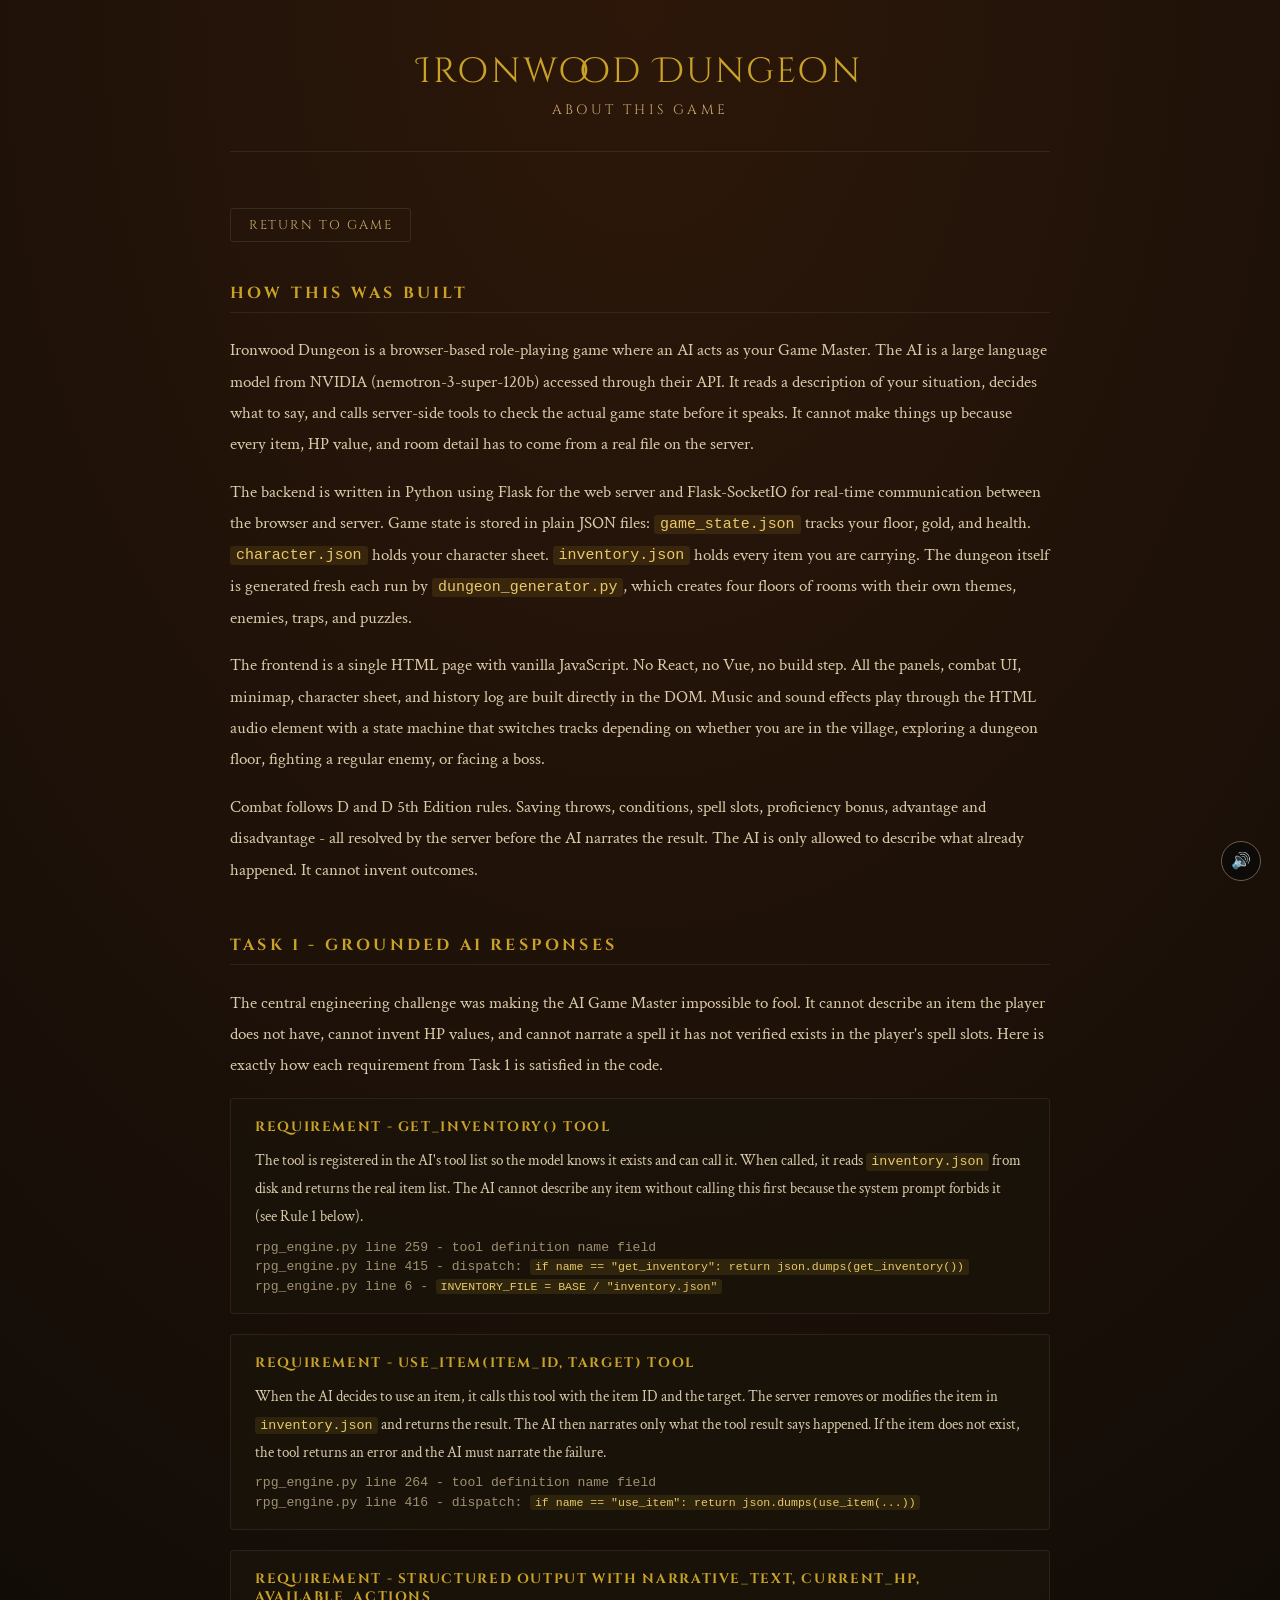
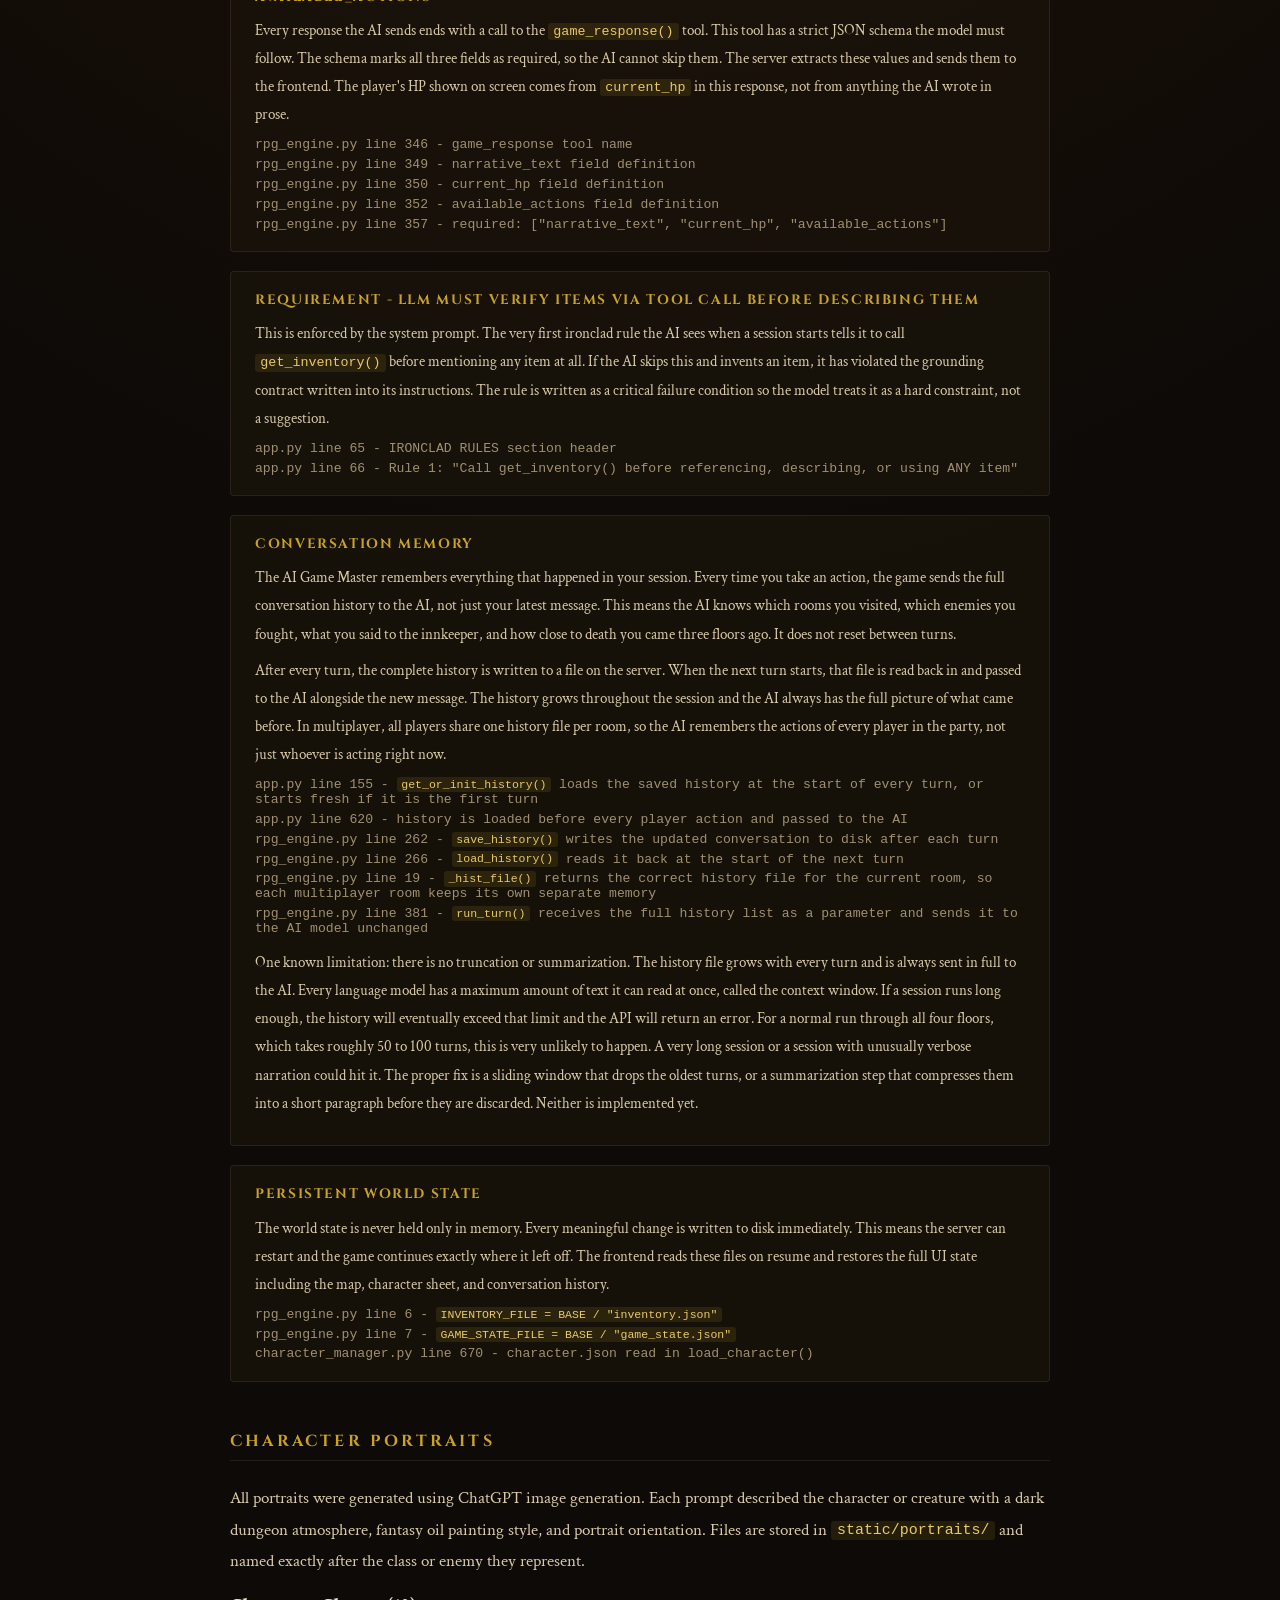
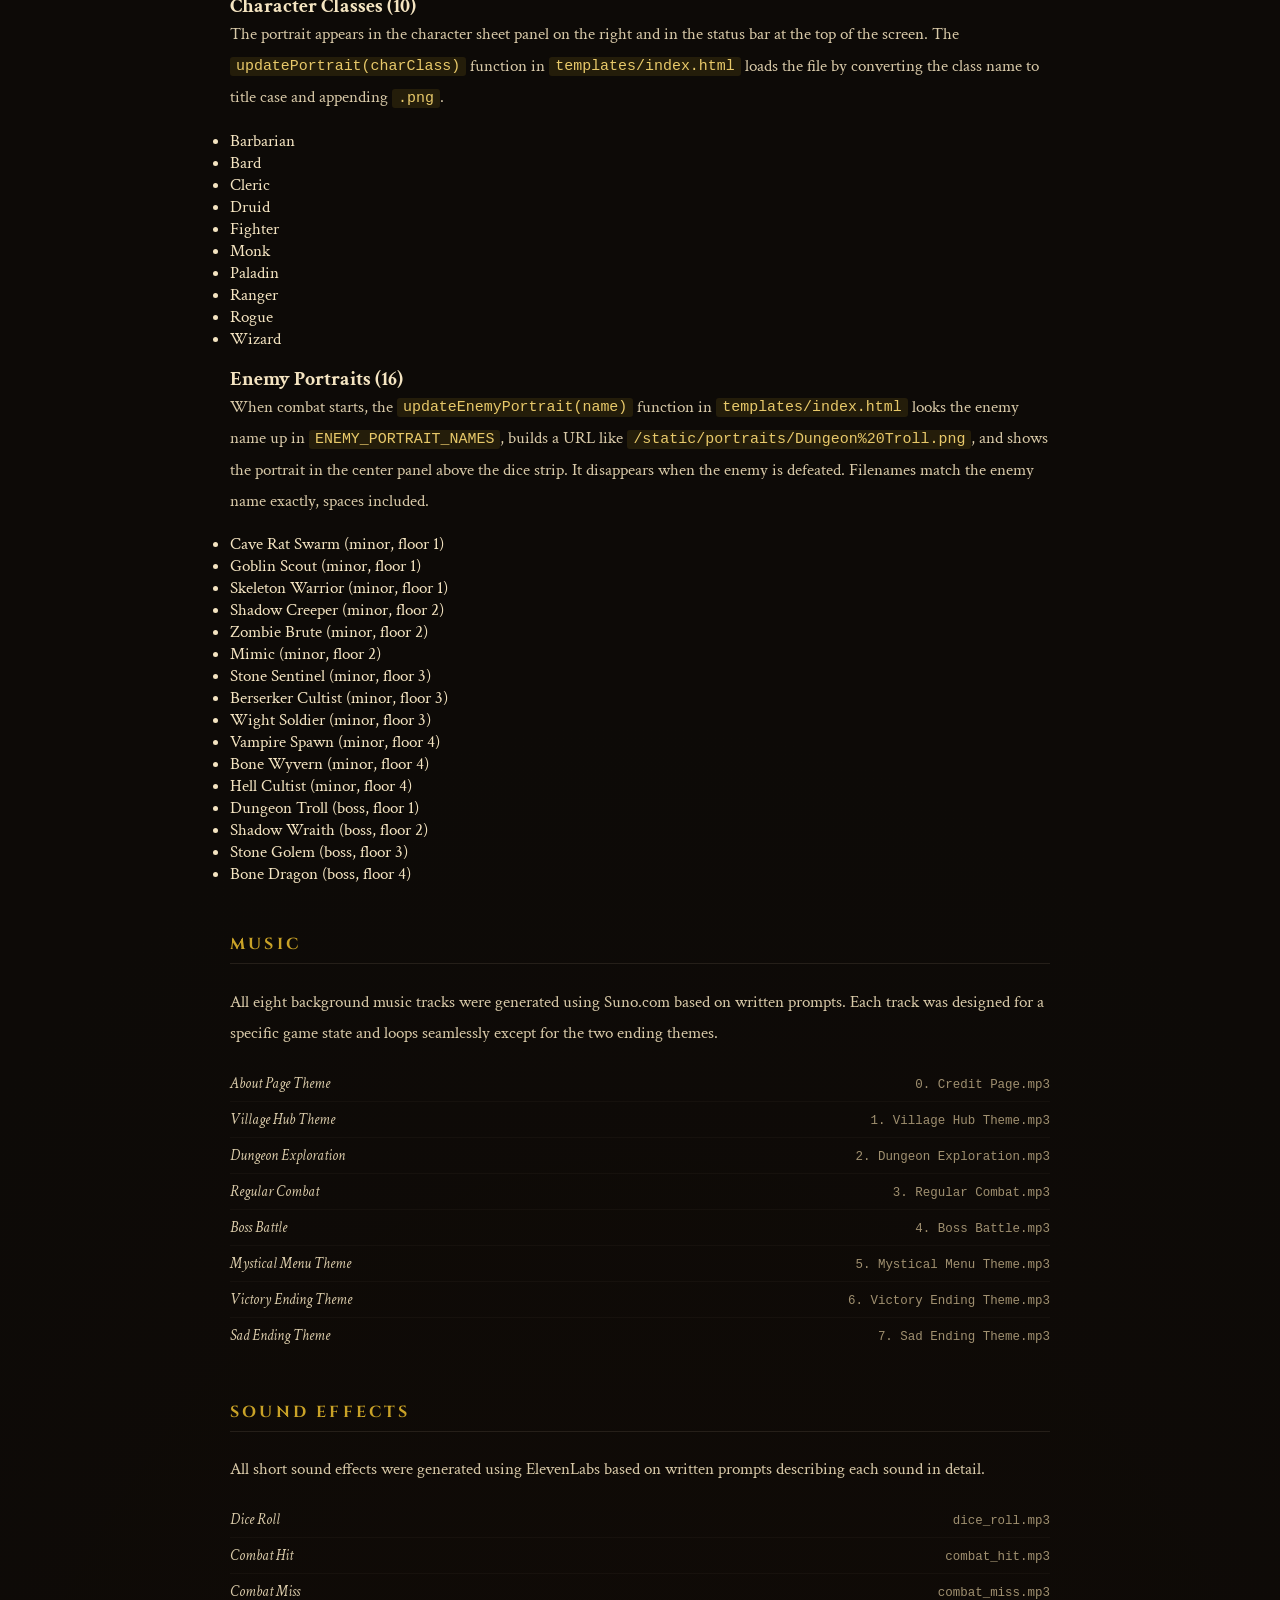
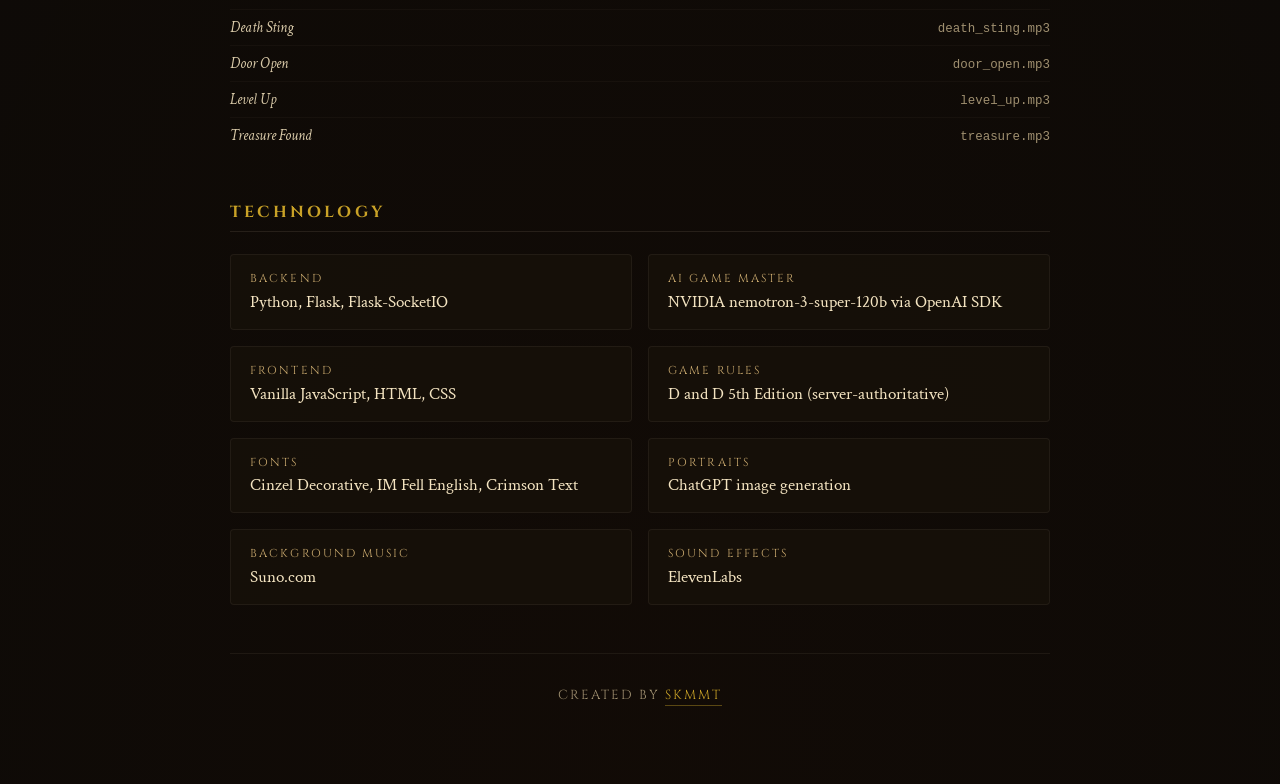
==== templates/about.html @ 23781352 "Initial release of Ironwood Dungeon" ====
<!DOCTYPE html>
<html lang="en">
<head>
  <meta charset="UTF-8">
  <meta name="viewport" content="width=device-width, initial-scale=1.0">
  <title>Ironwood Dungeon - About</title>
  <link rel="preconnect" href="https://fonts.googleapis.com">
  <link rel="preconnect" href="https://fonts.gstatic.com" crossorigin>
  <link href="https://fonts.googleapis.com/css2?family=Cinzel+Decorative:wght@400;700&family=Cinzel:wght@400;600&family=IM+Fell+English:ital@0;1&family=Crimson+Text:ital,wght@0,400;0,600;1,400&display=swap" rel="stylesheet">
  <style>
    :root {
      --gold:      #c9a227;
      --parchment: #f4e4c1;
      --ink:       #1a1008;
      --stone:     #4a4035;
      --bg:        #0d0a07;
    }

    *, *::before, *::after { box-sizing: border-box; margin: 0; padding: 0; }

    body {
      background-color: var(--bg);
      background-image:
        radial-gradient(ellipse 120% 40% at 50% 0%, #6b320e55, transparent),
        radial-gradient(ellipse 80% 30% at 50% 100%, #1e0d0444, transparent);
      color: var(--parchment);
      font-family: 'Crimson Text', Georgia, serif;
      font-size: 17px;
      min-height: 100vh;
      padding: 3rem 1.5rem 5rem;
    }

    .page {
      max-width: 820px;
      margin: 0 auto;
    }

    .site-header {
      text-align: center;
      margin-bottom: 3.5rem;
      border-bottom: 1px solid #6b5d4f44;
      padding-bottom: 2rem;
    }

    .site-title {
      font-family: 'Cinzel Decorative', serif;
      font-size: 2.2rem;
      color: var(--gold);
      letter-spacing: 0.08em;
      margin-bottom: 0.4rem;
    }

    .site-sub {
      font-family: 'Cinzel', serif;
      font-size: 0.85rem;
      letter-spacing: 0.25em;
      color: #c9a96e;
      text-transform: uppercase;
    }

    .back-link {
      display: inline-block;
      margin-bottom: 2.5rem;
      font-family: 'Cinzel', serif;
      font-size: 0.8rem;
      letter-spacing: 0.15em;
      color: #c9a96e;
      text-decoration: none;
      text-transform: uppercase;
      border: 1px solid #4a403588;
      padding: 0.45rem 1.1rem;
      border-radius: 3px;
      transition: border-color 0.2s, color 0.2s;
    }
    .back-link:hover { border-color: var(--gold); color: var(--gold); }

    section { margin-bottom: 3rem; }

    h2 {
      font-family: 'Cinzel', serif;
      font-size: 1.0rem;
      letter-spacing: 0.2em;
      color: var(--gold);
      text-transform: uppercase;
      border-bottom: 1px solid #4a403566;
      padding-bottom: 0.5rem;
      margin-bottom: 1.4rem;
    }

    p {
      font-family: 'Crimson Text', serif;
      line-height: 1.85;
      color: #d8c9a8;
      margin-bottom: 1rem;
    }

    .task-card {
      background: rgba(26, 20, 10, 0.7);
      border: 1px solid #4a403566;
      border-radius: 4px;
      padding: 1.2rem 1.5rem;
      margin-bottom: 1.2rem;
    }

    .task-card h3 {
      font-family: 'Cinzel', serif;
      font-size: 0.85rem;
      letter-spacing: 0.12em;
      color: var(--gold);
      text-transform: uppercase;
      margin-bottom: 0.7rem;
    }

    .task-card p { margin-bottom: 0.5rem; font-size: 0.95rem; }

    code {
      font-family: 'Courier New', monospace;
      background: rgba(201, 162, 39, 0.12);
      color: #e8c96a;
      padding: 0.1em 0.4em;
      border-radius: 3px;
      font-size: 0.88em;
    }

    .file-ref {
      font-family: 'Courier New', monospace;
      font-size: 0.82rem;
      color: #a09070;
      display: block;
      margin-top: 0.3rem;
    }

    .credit-grid {
      display: grid;
      grid-template-columns: 1fr 1fr;
      gap: 1rem;
    }

    @media (max-width: 580px) { .credit-grid { grid-template-columns: 1fr; } }

    .credit-item {
      background: rgba(26, 20, 10, 0.5);
      border: 1px solid #4a403544;
      border-radius: 4px;
      padding: 1rem 1.2rem;
    }

    .credit-item .role {
      font-family: 'Cinzel', serif;
      font-size: 0.72rem;
      letter-spacing: 0.18em;
      color: #c9a96e;
      text-transform: uppercase;
      margin-bottom: 0.3rem;
    }

    .credit-item .name {
      font-family: 'Crimson Text', serif;
      font-size: 1.05rem;
      color: var(--parchment);
    }

    .music-list { list-style: none; }
    .music-list li {
      padding: 0.5rem 0;
      border-bottom: 1px solid #4a403522;
      display: flex;
      justify-content: space-between;
      align-items: baseline;
      gap: 1rem;
      font-family: 'Crimson Text', serif;
      color: #d8c9a8;
      font-size: 0.95rem;
    }
    .music-list li:last-child { border-bottom: none; }
    .music-list .track-name { font-style: italic; }
    .music-list .track-file { font-family: 'Courier New', monospace; font-size: 0.78rem; color: #a09070; }

    /* Floating music volume widget */
    .music-widget {
      position: fixed; bottom: 1.2rem; right: 1.2rem; z-index: 500;
      display: flex; flex-direction: column; align-items: center; gap: 0.5rem;
    }
    .music-vol-panel {
      background: rgba(13, 10, 7, 0.92);
      border: 1px solid #4a4035;
      border-radius: 20px;
      padding: 0.8rem 0.55rem 0.6rem;
      display: flex; flex-direction: column; align-items: center; gap: 0.45rem;
      opacity: 0; pointer-events: none;
      transform: translateY(6px);
      transition: opacity 0.18s, transform 0.18s;
    }
    .music-widget:hover .music-vol-panel {
      opacity: 1; pointer-events: auto; transform: translateY(0);
    }
    .music-vol-pct {
      font-family: 'Courier New', monospace; font-size: 0.68rem; color: #a09070;
    }
    #music-vol {
      -webkit-appearance: none; appearance: none;
      writing-mode: vertical-lr; direction: rtl;
      width: 4px; height: 76px;
      background: #4a4035; border-radius: 2px; outline: none; cursor: pointer;
    }
    #music-vol::-webkit-slider-thumb {
      -webkit-appearance: none; width: 14px; height: 14px;
      border-radius: 50%; background: var(--gold); cursor: pointer; border: none;
    }
    #music-vol::-moz-range-thumb {
      width: 14px; height: 14px;
      border-radius: 50%; background: var(--gold); cursor: pointer; border: none;
    }
    #credits-mute-btn {
      background: rgba(13, 10, 7, 0.88);
      border: 1px solid #6b5d4f;
      color: #c9a96e;
      width: 40px; height: 40px; border-radius: 50%;
      cursor: pointer; font-size: 1.0rem;
      display: flex; align-items: center; justify-content: center;
      transition: border-color 0.2s;
    }
    #credits-mute-btn:hover { border-color: var(--gold); }

    /* Creator footer */
    .creator-bar {
      text-align: center;
      margin-top: 3rem;
      padding-top: 2rem;
      border-top: 1px solid #4a403544;
      font-family: 'Cinzel', serif;
      font-size: 0.82rem;
      letter-spacing: 0.15em;
      color: #a09070;
      text-transform: uppercase;
    }

    .creator-bar a {
      color: var(--gold);
      text-decoration: none;
      border-bottom: 1px solid #c9a22766;
      padding-bottom: 1px;
      transition: border-color 0.2s, color 0.2s;
    }
    .creator-bar a:hover { color: #f0c040; border-color: #f0c040; }
  </style>
</head>
<body>
<div class="page">

  <div class="site-header">
    <div class="site-title">Ironwood Dungeon</div>
    <div class="site-sub">About This Game</div>
  </div>

  <a href="/" class="back-link">Return to Game</a>

  <audio id="credits-audio" loop preload="auto"
         src="/static/sounds/0.%20Credit%20Page.mp3"></audio>

  <!-- HOW IT WAS BUILT -->
  <section>
    <h2>How This Was Built</h2>

    <p>
      Ironwood Dungeon is a browser-based role-playing game where an AI acts as your Game Master.
      The AI is a large language model from NVIDIA (nemotron-3-super-120b) accessed through their API.
      It reads a description of your situation, decides what to say, and calls server-side tools
      to check the actual game state before it speaks. It cannot make things up because every item,
      HP value, and room detail has to come from a real file on the server.
    </p>

    <p>
      The backend is written in Python using Flask for the web server and Flask-SocketIO for real-time
      communication between the browser and server. Game state is stored in plain JSON files:
      <code>game_state.json</code> tracks your floor, gold, and health. <code>character.json</code>
      holds your character sheet. <code>inventory.json</code> holds every item you are carrying.
      The dungeon itself is generated fresh each run by <code>dungeon_generator.py</code>, which
      creates four floors of rooms with their own themes, enemies, traps, and puzzles.
    </p>

    <p>
      The frontend is a single HTML page with vanilla JavaScript. No React, no Vue, no build step.
      All the panels, combat UI, minimap, character sheet, and history log are built directly in the DOM.
      Music and sound effects play through the HTML audio element with a state machine that switches
      tracks depending on whether you are in the village, exploring a dungeon floor, fighting a
      regular enemy, or facing a boss.
    </p>

    <p>
      Combat follows D and D 5th Edition rules. Saving throws, conditions, spell slots, proficiency bonus,
      advantage and disadvantage - all resolved by the server before the AI narrates the result.
      The AI is only allowed to describe what already happened. It cannot invent outcomes.
    </p>
  </section>

  <!-- TASK 1 BREAKDOWN -->
  <section>
    <h2>Task 1 - Grounded AI Responses</h2>
    <p>
      The central engineering challenge was making the AI Game Master impossible to fool.
      It cannot describe an item the player does not have, cannot invent HP values,
      and cannot narrate a spell it has not verified exists in the player's spell slots.
      Here is exactly how each requirement from Task 1 is satisfied in the code.
    </p>

    <div class="task-card">
      <h3>Requirement - get_inventory() tool</h3>
      <p>
        The tool is registered in the AI's tool list so the model knows it exists and can call it.
        When called, it reads <code>inventory.json</code> from disk and returns the real item list.
        The AI cannot describe any item without calling this first because the system prompt
        forbids it (see Rule 1 below).
      </p>
      <span class="file-ref">rpg_engine.py line 259 - tool definition name field</span>
      <span class="file-ref">rpg_engine.py line 415 - dispatch: <code>if name == "get_inventory": return json.dumps(get_inventory())</code></span>
      <span class="file-ref">rpg_engine.py line 6 - <code>INVENTORY_FILE = BASE / "inventory.json"</code></span>
    </div>

    <div class="task-card">
      <h3>Requirement - use_item(item_id, target) tool</h3>
      <p>
        When the AI decides to use an item, it calls this tool with the item ID and the target.
        The server removes or modifies the item in <code>inventory.json</code> and returns the result.
        The AI then narrates only what the tool result says happened.
        If the item does not exist, the tool returns an error and the AI must narrate the failure.
      </p>
      <span class="file-ref">rpg_engine.py line 264 - tool definition name field</span>
      <span class="file-ref">rpg_engine.py line 416 - dispatch: <code>if name == "use_item": return json.dumps(use_item(...))</code></span>
    </div>

    <div class="task-card">
      <h3>Requirement - Structured output with narrative_text, current_hp, available_actions</h3>
      <p>
        Every response the AI sends ends with a call to the <code>game_response()</code> tool.
        This tool has a strict JSON schema the model must follow. The schema marks all three fields
        as required, so the AI cannot skip them. The server extracts these values and sends them
        to the frontend. The player's HP shown on screen comes from <code>current_hp</code> in this
        response, not from anything the AI wrote in prose.
      </p>
      <span class="file-ref">rpg_engine.py line 346 - game_response tool name</span>
      <span class="file-ref">rpg_engine.py line 349 - narrative_text field definition</span>
      <span class="file-ref">rpg_engine.py line 350 - current_hp field definition</span>
      <span class="file-ref">rpg_engine.py line 352 - available_actions field definition</span>
      <span class="file-ref">rpg_engine.py line 357 - required: ["narrative_text", "current_hp", "available_actions"]</span>
    </div>

    <div class="task-card">
      <h3>Requirement - LLM must verify items via tool call before describing them</h3>
      <p>
        This is enforced by the system prompt. The very first ironclad rule the AI sees when a session
        starts tells it to call <code>get_inventory()</code> before mentioning any item at all.
        If the AI skips this and invents an item, it has violated the grounding contract written
        into its instructions. The rule is written as a critical failure condition so the model
        treats it as a hard constraint, not a suggestion.
      </p>
      <span class="file-ref">app.py line 65 - IRONCLAD RULES section header</span>
      <span class="file-ref">app.py line 66 - Rule 1: "Call get_inventory() before referencing, describing, or using ANY item"</span>
    </div>

    <div class="task-card">
      <h3>Conversation Memory</h3>
      <p>
        The AI Game Master remembers everything that happened in your session. Every time you take
        an action, the game sends the full conversation history to the AI, not just your latest message.
        This means the AI knows which rooms you visited, which enemies you fought, what you said to
        the innkeeper, and how close to death you came three floors ago. It does not reset between turns.
      </p>
      <p>
        After every turn, the complete history is written to a file on the server. When the next turn
        starts, that file is read back in and passed to the AI alongside the new message. The history
        grows throughout the session and the AI always has the full picture of what came before.
        In multiplayer, all players share one history file per room, so the AI remembers the actions
        of every player in the party, not just whoever is acting right now.
      </p>
      <span class="file-ref">app.py line 155 - <code>get_or_init_history()</code> loads the saved history at the start of every turn, or starts fresh if it is the first turn</span>
      <span class="file-ref">app.py line 620 - history is loaded before every player action and passed to the AI</span>
      <span class="file-ref">rpg_engine.py line 262 - <code>save_history()</code> writes the updated conversation to disk after each turn</span>
      <span class="file-ref">rpg_engine.py line 266 - <code>load_history()</code> reads it back at the start of the next turn</span>
      <span class="file-ref">rpg_engine.py line 19 - <code>_hist_file()</code> returns the correct history file for the current room, so each multiplayer room keeps its own separate memory</span>
      <span class="file-ref">rpg_engine.py line 381 - <code>run_turn()</code> receives the full history list as a parameter and sends it to the AI model unchanged</span>
      <p style="margin-top:0.8rem;">
        One known limitation: there is no truncation or summarization. The history file grows with
        every turn and is always sent in full to the AI. Every language model has a maximum amount
        of text it can read at once, called the context window. If a session runs long enough, the
        history will eventually exceed that limit and the API will return an error. For a normal run
        through all four floors, which takes roughly 50 to 100 turns, this is very unlikely to
        happen. A very long session or a session with unusually verbose narration could hit it.
        The proper fix is a sliding window that drops the oldest turns, or a summarization step
        that compresses them into a short paragraph before they are discarded. Neither is
        implemented yet.
      </p>
    </div>

    <div class="task-card">
      <h3>Persistent world state</h3>
      <p>
        The world state is never held only in memory. Every meaningful change is written to disk
        immediately. This means the server can restart and the game continues exactly where it left off.
        The frontend reads these files on resume and restores the full UI state including the map,
        character sheet, and conversation history.
      </p>
      <span class="file-ref">rpg_engine.py line 6 - <code>INVENTORY_FILE = BASE / "inventory.json"</code></span>
      <span class="file-ref">rpg_engine.py line 7 - <code>GAME_STATE_FILE = BASE / "game_state.json"</code></span>
      <span class="file-ref">character_manager.py line 670 - character.json read in load_character()</span>
    </div>
  </section>

  <!-- CHARACTER PORTRAITS -->
  <section>
    <h2>Character Portraits</h2>
    <p>
      All portraits were generated using ChatGPT image generation. Each prompt described the
      character or creature with a dark dungeon atmosphere, fantasy oil painting style, and
      portrait orientation. Files are stored in <code>static/portraits/</code> and named exactly
      after the class or enemy they represent.
    </p>

    <h3 style="margin-top:1rem">Character Classes (10)</h3>
    <p>
      The portrait appears in the character sheet panel on the right and in the status bar at the
      top of the screen. The <code>updatePortrait(charClass)</code> function in
      <code>templates/index.html</code> loads the file by converting the class name to title case
      and appending <code>.png</code>.
    </p>
    <ul>
      <li>Barbarian</li>
      <li>Bard</li>
      <li>Cleric</li>
      <li>Druid</li>
      <li>Fighter</li>
      <li>Monk</li>
      <li>Paladin</li>
      <li>Ranger</li>
      <li>Rogue</li>
      <li>Wizard</li>
    </ul>

    <h3 style="margin-top:1rem">Enemy Portraits (16)</h3>
    <p>
      When combat starts, the <code>updateEnemyPortrait(name)</code> function in
      <code>templates/index.html</code> looks the enemy name up in <code>ENEMY_PORTRAIT_NAMES</code>,
      builds a URL like <code>/static/portraits/Dungeon%20Troll.png</code>, and shows the portrait
      in the center panel above the dice strip. It disappears when the enemy is defeated.
      Filenames match the enemy name exactly, spaces included.
    </p>
    <ul>
      <li>Cave Rat Swarm (minor, floor 1)</li>
      <li>Goblin Scout (minor, floor 1)</li>
      <li>Skeleton Warrior (minor, floor 1)</li>
      <li>Shadow Creeper (minor, floor 2)</li>
      <li>Zombie Brute (minor, floor 2)</li>
      <li>Mimic (minor, floor 2)</li>
      <li>Stone Sentinel (minor, floor 3)</li>
      <li>Berserker Cultist (minor, floor 3)</li>
      <li>Wight Soldier (minor, floor 3)</li>
      <li>Vampire Spawn (minor, floor 4)</li>
      <li>Bone Wyvern (minor, floor 4)</li>
      <li>Hell Cultist (minor, floor 4)</li>
      <li>Dungeon Troll (boss, floor 1)</li>
      <li>Shadow Wraith (boss, floor 2)</li>
      <li>Stone Golem (boss, floor 3)</li>
      <li>Bone Dragon (boss, floor 4)</li>
    </ul>
  </section>

  <!-- MUSIC -->
  <section>
    <h2>Music</h2>
    <p>All eight background music tracks were generated using Suno.com based on written prompts.
    Each track was designed for a specific game state and loops seamlessly except for the two ending themes.</p>
    <ul class="music-list">
      <li>
        <span class="track-name">About Page Theme</span>
        <span class="track-file">0. Credit Page.mp3</span>
      </li>
      <li>
        <span class="track-name">Village Hub Theme</span>
        <span class="track-file">1. Village Hub Theme.mp3</span>
      </li>
      <li>
        <span class="track-name">Dungeon Exploration</span>
        <span class="track-file">2. Dungeon Exploration.mp3</span>
      </li>
      <li>
        <span class="track-name">Regular Combat</span>
        <span class="track-file">3. Regular Combat.mp3</span>
      </li>
      <li>
        <span class="track-name">Boss Battle</span>
        <span class="track-file">4. Boss Battle.mp3</span>
      </li>
      <li>
        <span class="track-name">Mystical Menu Theme</span>
        <span class="track-file">5. Mystical Menu Theme.mp3</span>
      </li>
      <li>
        <span class="track-name">Victory Ending Theme</span>
        <span class="track-file">6. Victory  Ending Theme.mp3</span>
      </li>
      <li>
        <span class="track-name">Sad Ending Theme</span>
        <span class="track-file">7. Sad Ending Theme.mp3</span>
      </li>
    </ul>
  </section>

  <!-- SOUND EFFECTS -->
  <section>
    <h2>Sound Effects</h2>
    <p>
      All short sound effects were generated using ElevenLabs based on written prompts describing
      each sound in detail.
    </p>
    <ul class="music-list">
      <li><span class="track-name">Dice Roll</span><span class="track-file">dice_roll.mp3</span></li>
      <li><span class="track-name">Combat Hit</span><span class="track-file">combat_hit.mp3</span></li>
      <li><span class="track-name">Combat Miss</span><span class="track-file">combat_miss.mp3</span></li>
      <li><span class="track-name">Death Sting</span><span class="track-file">death_sting.mp3</span></li>
      <li><span class="track-name">Door Open</span><span class="track-file">door_open.mp3</span></li>
      <li><span class="track-name">Level Up</span><span class="track-file">level_up.mp3</span></li>
      <li><span class="track-name">Treasure Found</span><span class="track-file">treasure.mp3</span></li>
    </ul>
  </section>

  <!-- TECH STACK -->
  <section>
    <h2>Technology</h2>
    <div class="credit-grid">
      <div class="credit-item">
        <div class="role">Backend</div>
        <div class="name">Python, Flask, Flask-SocketIO</div>
      </div>
      <div class="credit-item">
        <div class="role">AI Game Master</div>
        <div class="name">NVIDIA nemotron-3-super-120b via OpenAI SDK</div>
      </div>
      <div class="credit-item">
        <div class="role">Frontend</div>
        <div class="name">Vanilla JavaScript, HTML, CSS</div>
      </div>
      <div class="credit-item">
        <div class="role">Game Rules</div>
        <div class="name">D and D 5th Edition (server-authoritative)</div>
      </div>
      <div class="credit-item">
        <div class="role">Fonts</div>
        <div class="name">Cinzel Decorative, IM Fell English, Crimson Text</div>
      </div>
      <div class="credit-item">
        <div class="role">Portraits</div>
        <div class="name">ChatGPT image generation</div>
      </div>
      <div class="credit-item">
        <div class="role">Background Music</div>
        <div class="name">Suno.com</div>
      </div>
      <div class="credit-item">
        <div class="role">Sound Effects</div>
        <div class="name">ElevenLabs</div>
      </div>
    </div>
  </section>

  <div class="creator-bar">
    Created by <a href="https://skmmt.rootexception.com/" target="_blank" rel="noopener">SKMMT</a>
  </div>

</div>

<div class="music-widget">
  <div class="music-vol-panel">
    <span class="music-vol-pct" id="music-vol-pct">30%</span>
    <input id="music-vol" type="range" min="0" max="100" value="30">
  </div>
  <button id="credits-mute-btn" title="Mute music">&#128266;</button>
</div>

<script>
  var audio  = document.getElementById('credits-audio');
  var btn    = document.getElementById('credits-mute-btn');
  var slider = document.getElementById('music-vol');
  var pct    = document.getElementById('music-vol-pct');
  var muted  = false;

  audio.volume = 0.30;

  function setMuted(m) {
    muted = m;
    btn.innerHTML = m ? '&#128263;' : '&#128266;';
    btn.title = m ? 'Enable music' : 'Mute music';
    if (!m) {
      audio.play().catch(function(){});
    } else {
      audio.pause();
    }
  }

  btn.addEventListener('click', function() { setMuted(!muted); });

  slider.addEventListener('input', function() {
    var v = parseInt(this.value, 10);
    audio.volume = v / 100;
    pct.textContent = v + '%';
  });

  document.addEventListener('click', function onFirst() {
    if (!muted) audio.play().catch(function(){});
    document.removeEventListener('click', onFirst);
  }, { once: true });
</script>
</body>
</html>
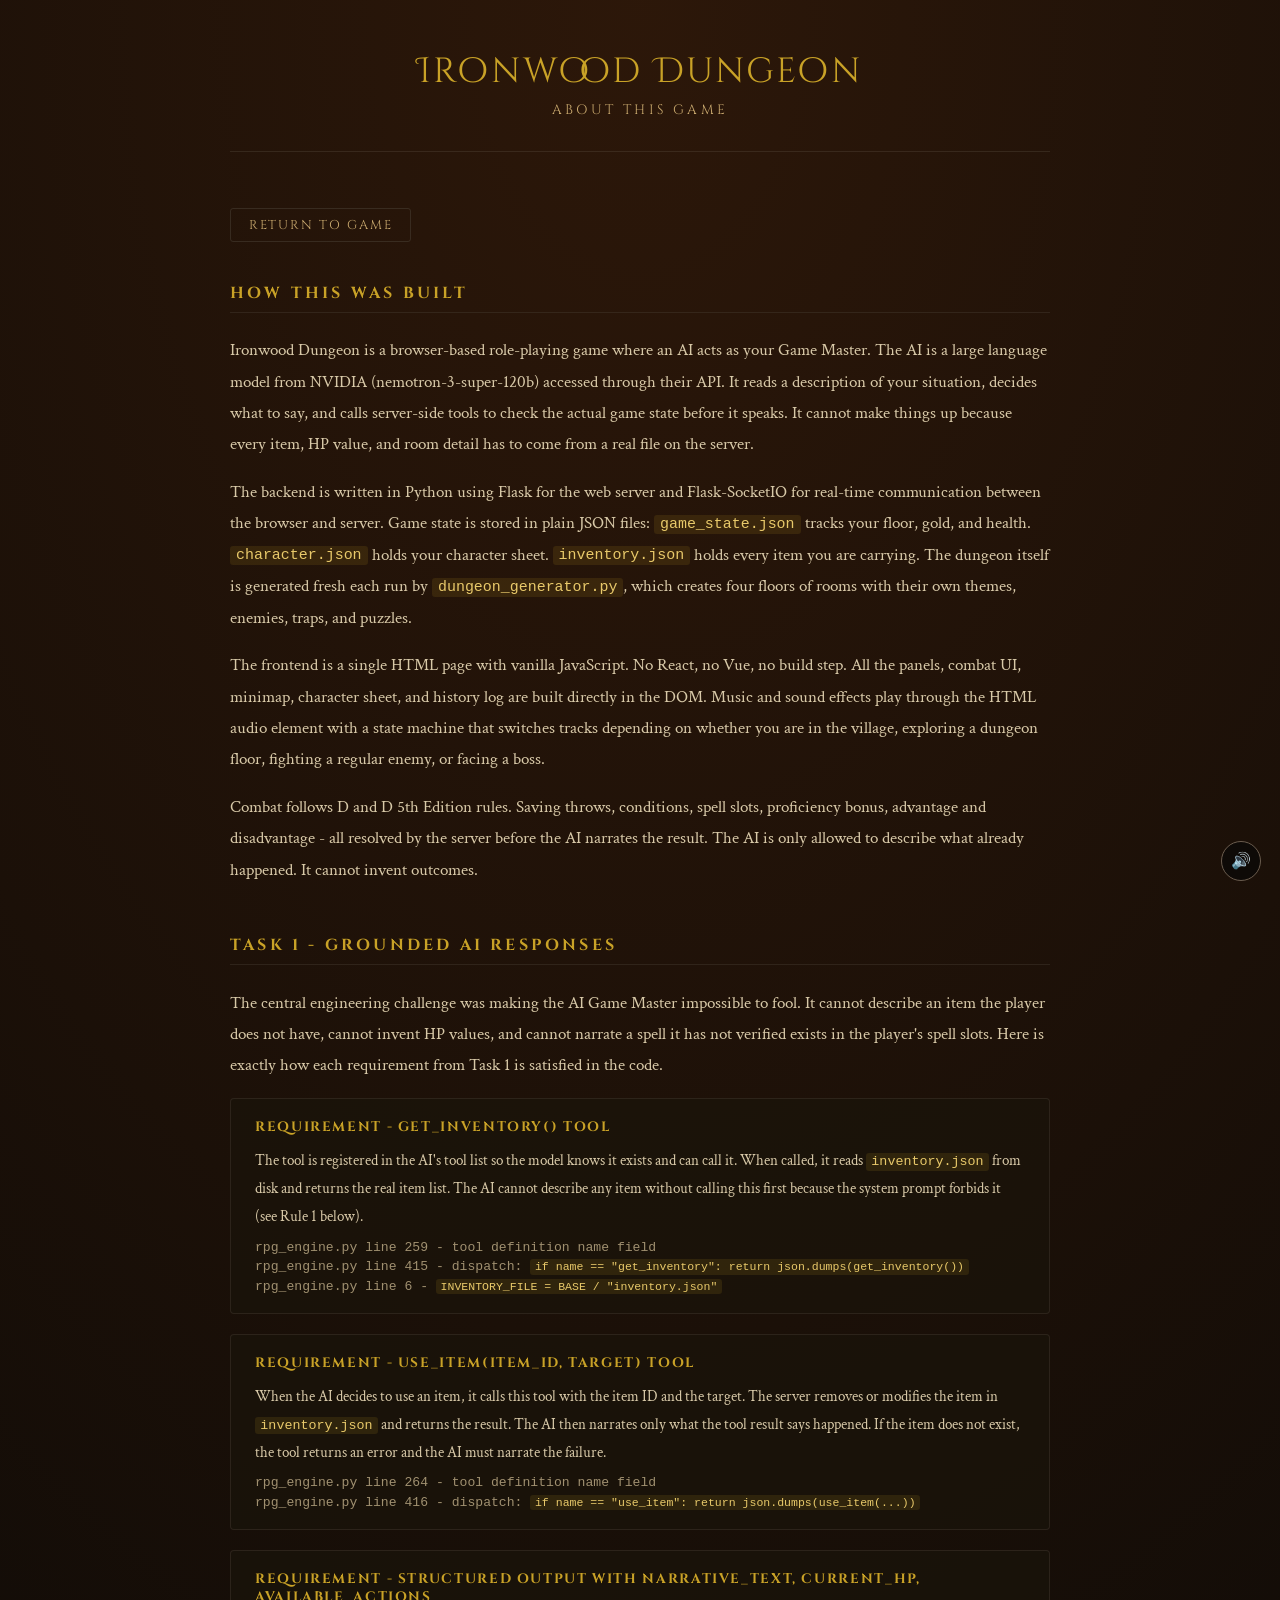
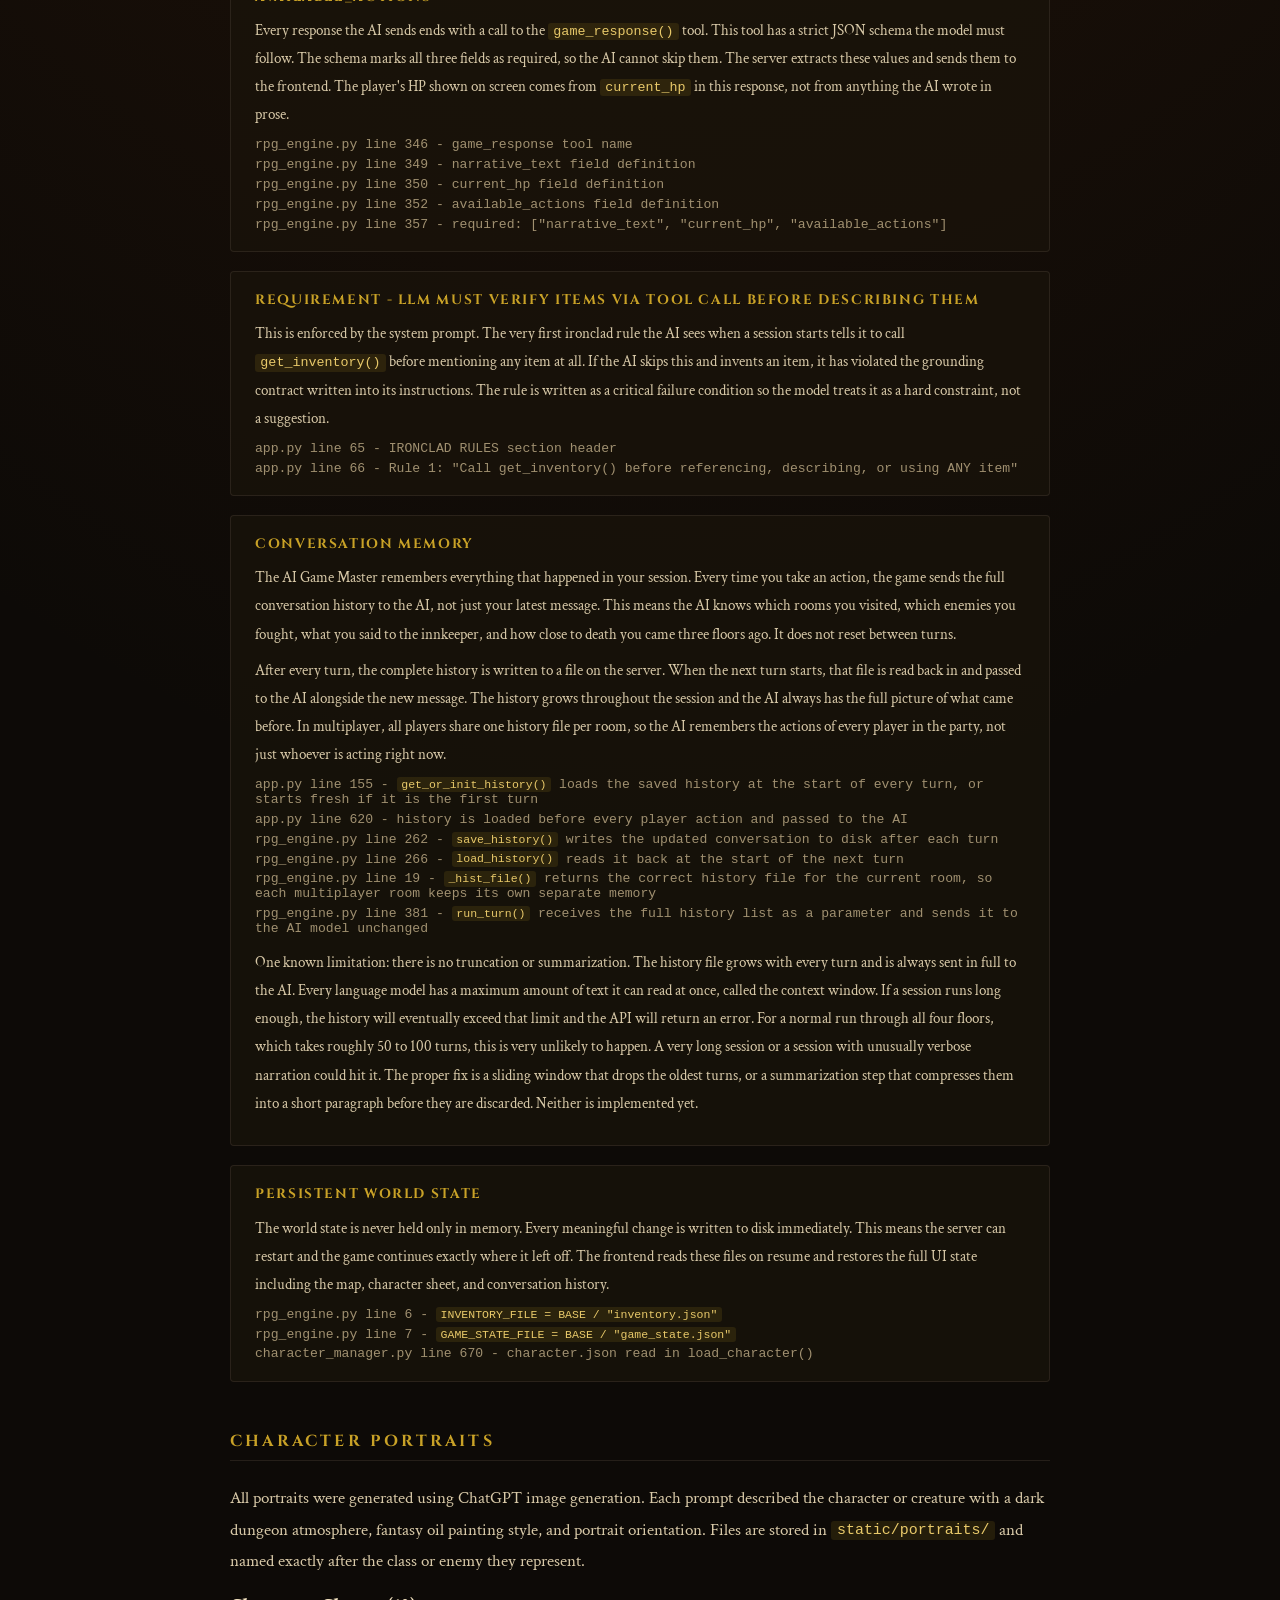
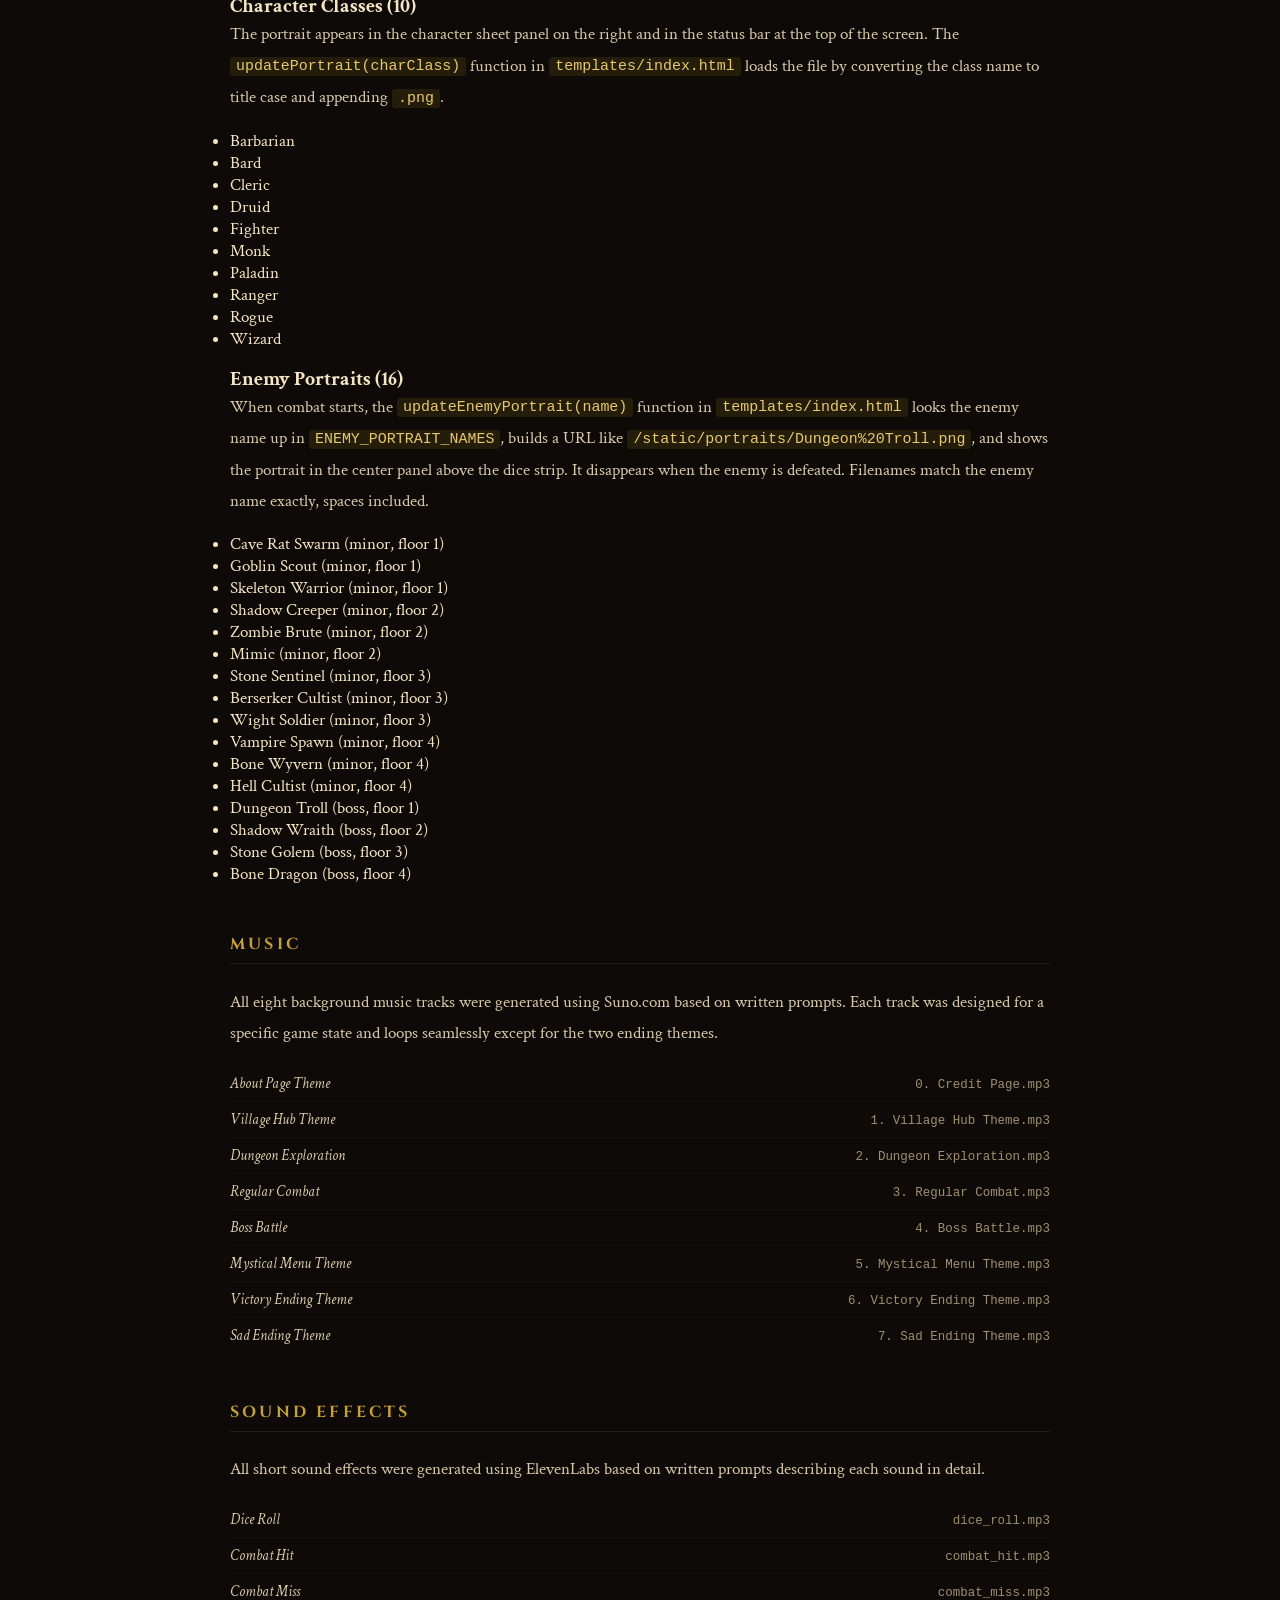
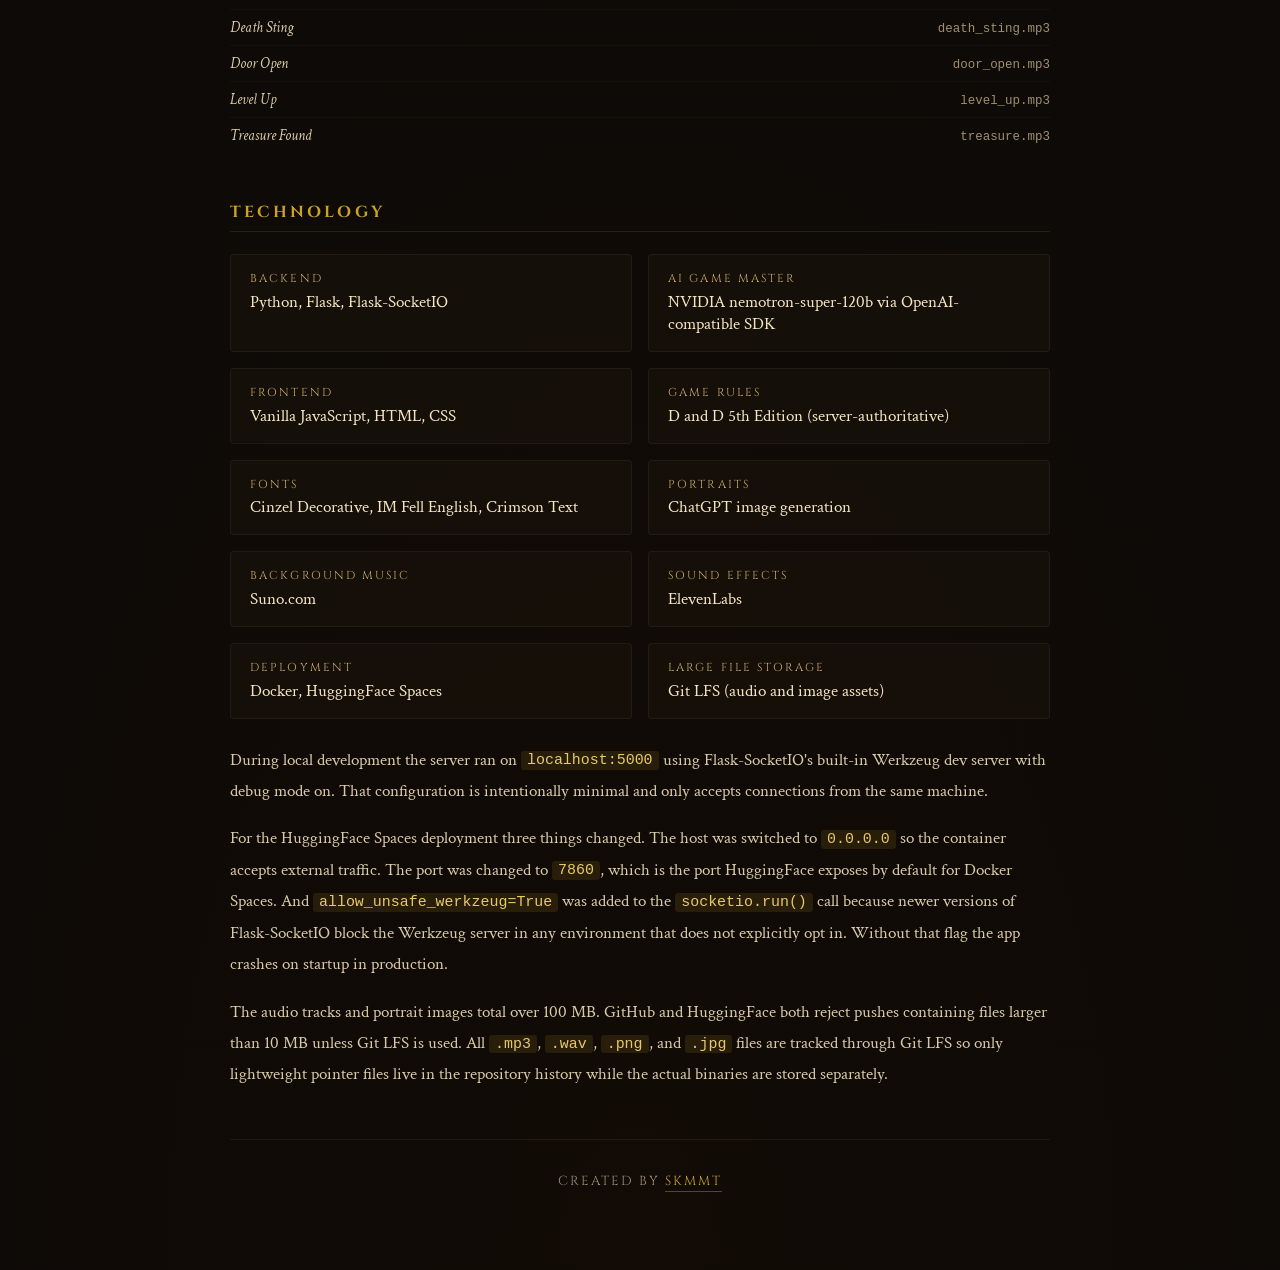
==== commit 9b672ab1: "Update Technology section with deployment stack and production changes" ====
--- a/templates/about.html
+++ b/templates/about.html
@@ -4,6 +4,7 @@
   <meta charset="UTF-8">
   <meta name="viewport" content="width=device-width, initial-scale=1.0">
   <title>Ironwood Dungeon - About</title>
+  <link rel="icon" type="image/svg+xml" href="/static/logo.svg">
   <link rel="preconnect" href="https://fonts.googleapis.com">
   <link rel="preconnect" href="https://fonts.gstatic.com" crossorigin>
   <link href="https://fonts.googleapis.com/css2?family=Cinzel+Decorative:wght@400;700&family=Cinzel:wght@400;600&family=IM+Fell+English:ital@0;1&family=Crimson+Text:ital,wght@0,400;0,600;1,400&display=swap" rel="stylesheet">
@@ -533,7 +534,7 @@
       </div>
       <div class="credit-item">
         <div class="role">AI Game Master</div>
-        <div class="name">NVIDIA nemotron-3-super-120b via OpenAI SDK</div>
+        <div class="name">NVIDIA nemotron-super-120b via OpenAI-compatible SDK</div>
       </div>
       <div class="credit-item">
         <div class="role">Frontend</div>
@@ -559,7 +560,36 @@
         <div class="role">Sound Effects</div>
         <div class="name">ElevenLabs</div>
       </div>
+      <div class="credit-item">
+        <div class="role">Deployment</div>
+        <div class="name">Docker, HuggingFace Spaces</div>
+      </div>
+      <div class="credit-item">
+        <div class="role">Large File Storage</div>
+        <div class="name">Git LFS (audio and image assets)</div>
+      </div>
     </div>
+
+    <p style="margin-top: 1.6rem;">
+      During local development the server ran on <code>localhost:5000</code> using Flask-SocketIO's
+      built-in Werkzeug dev server with debug mode on. That configuration is intentionally minimal
+      and only accepts connections from the same machine.
+    </p>
+    <p>
+      For the HuggingFace Spaces deployment three things changed. The host was switched to
+      <code>0.0.0.0</code> so the container accepts external traffic. The port was changed to
+      <code>7860</code>, which is the port HuggingFace exposes by default for Docker Spaces.
+      And <code>allow_unsafe_werkzeug=True</code> was added to the <code>socketio.run()</code>
+      call because newer versions of Flask-SocketIO block the Werkzeug server in any environment
+      that does not explicitly opt in. Without that flag the app crashes on startup in production.
+    </p>
+    <p>
+      The audio tracks and portrait images total over 100 MB. GitHub and HuggingFace both reject
+      pushes containing files larger than 10 MB unless Git LFS is used. All <code>.mp3</code>,
+      <code>.wav</code>, <code>.png</code>, and <code>.jpg</code> files are tracked through
+      Git LFS so only lightweight pointer files live in the repository history while the actual
+      binaries are stored separately.
+    </p>
   </section>
 
   <div class="creator-bar">
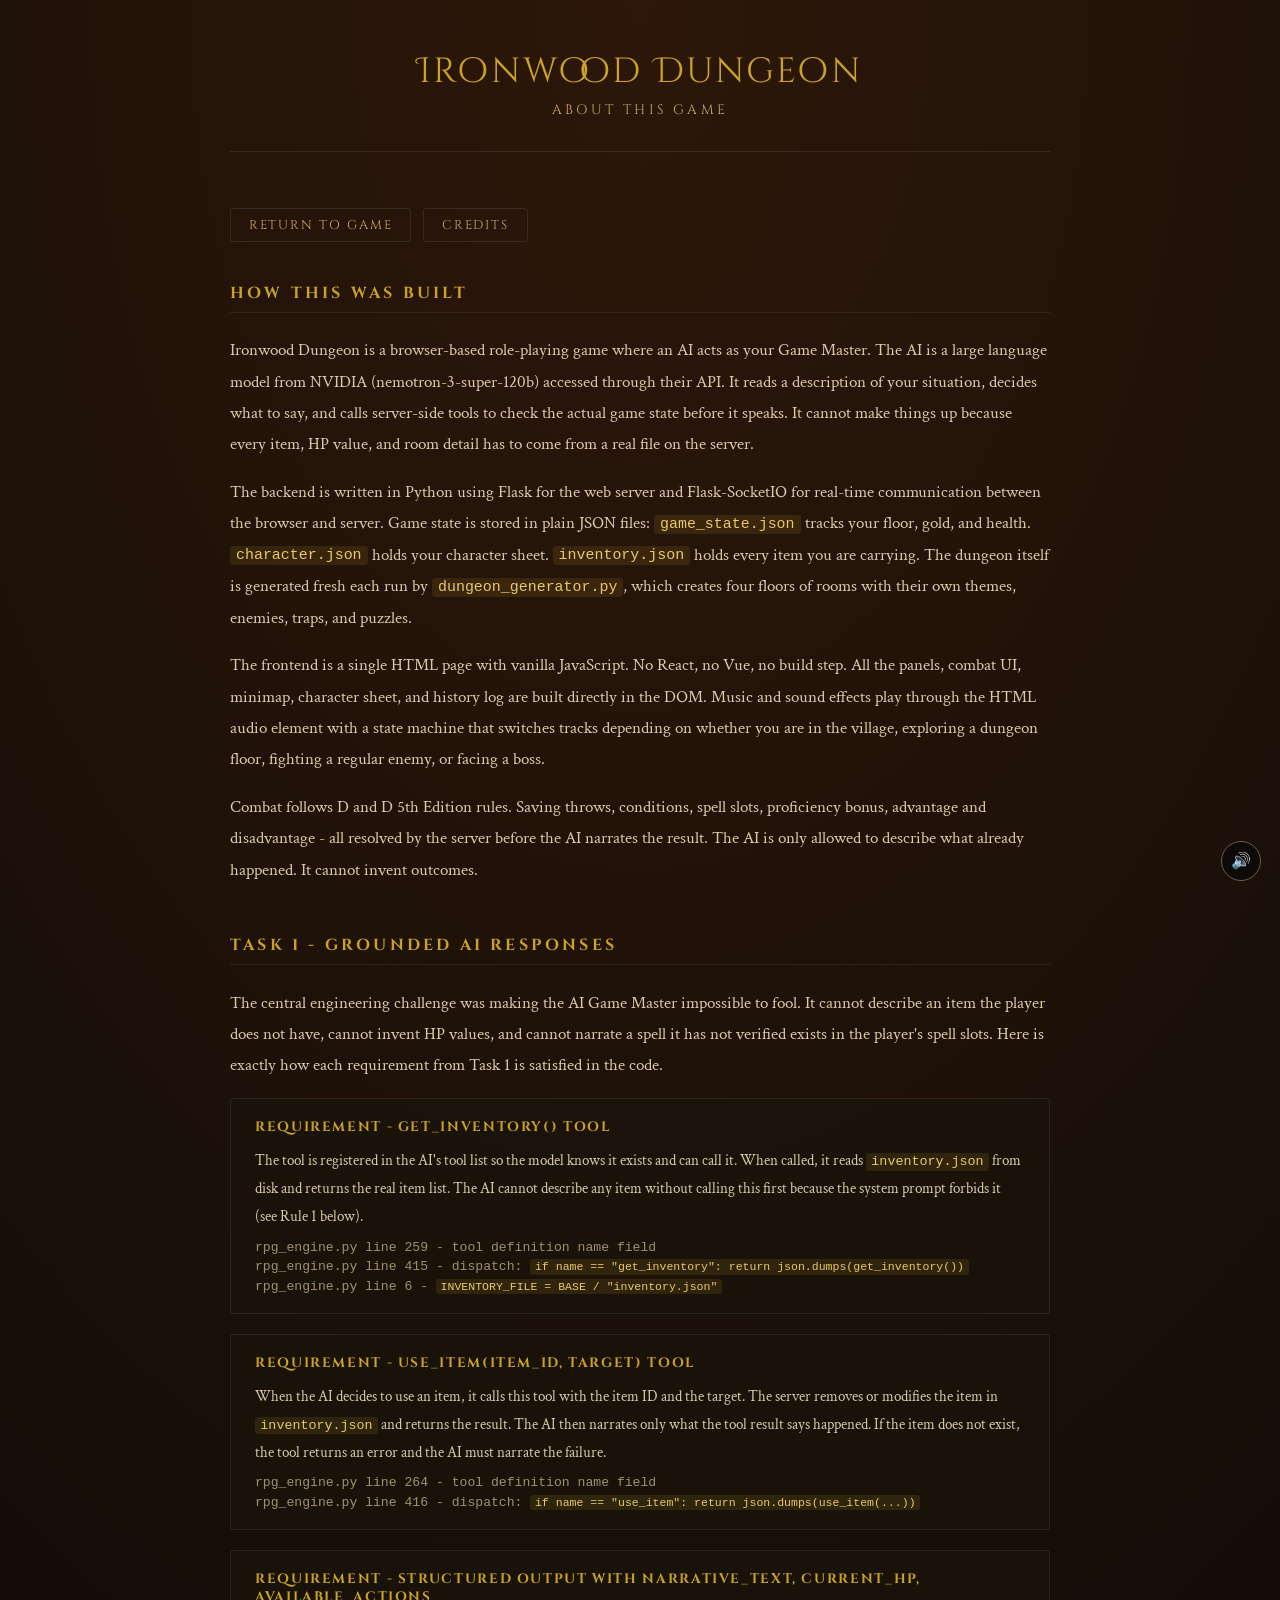
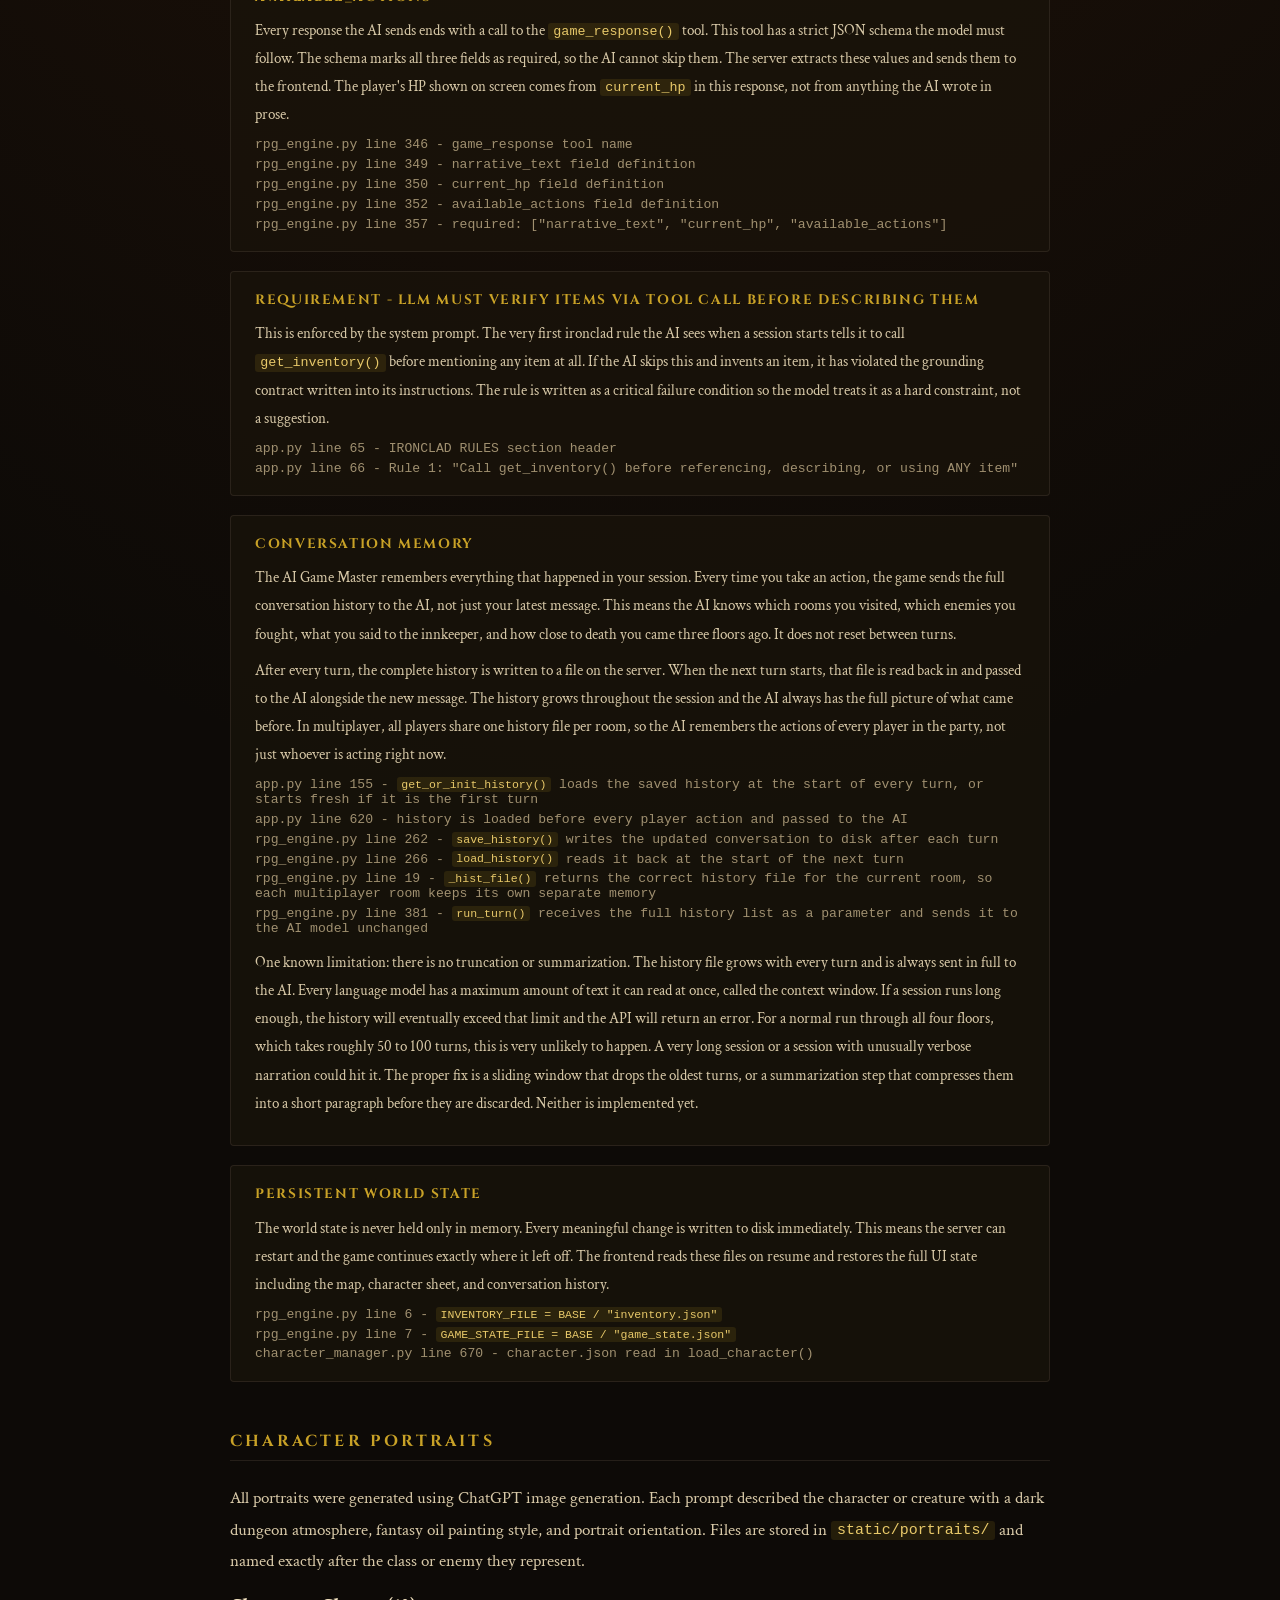
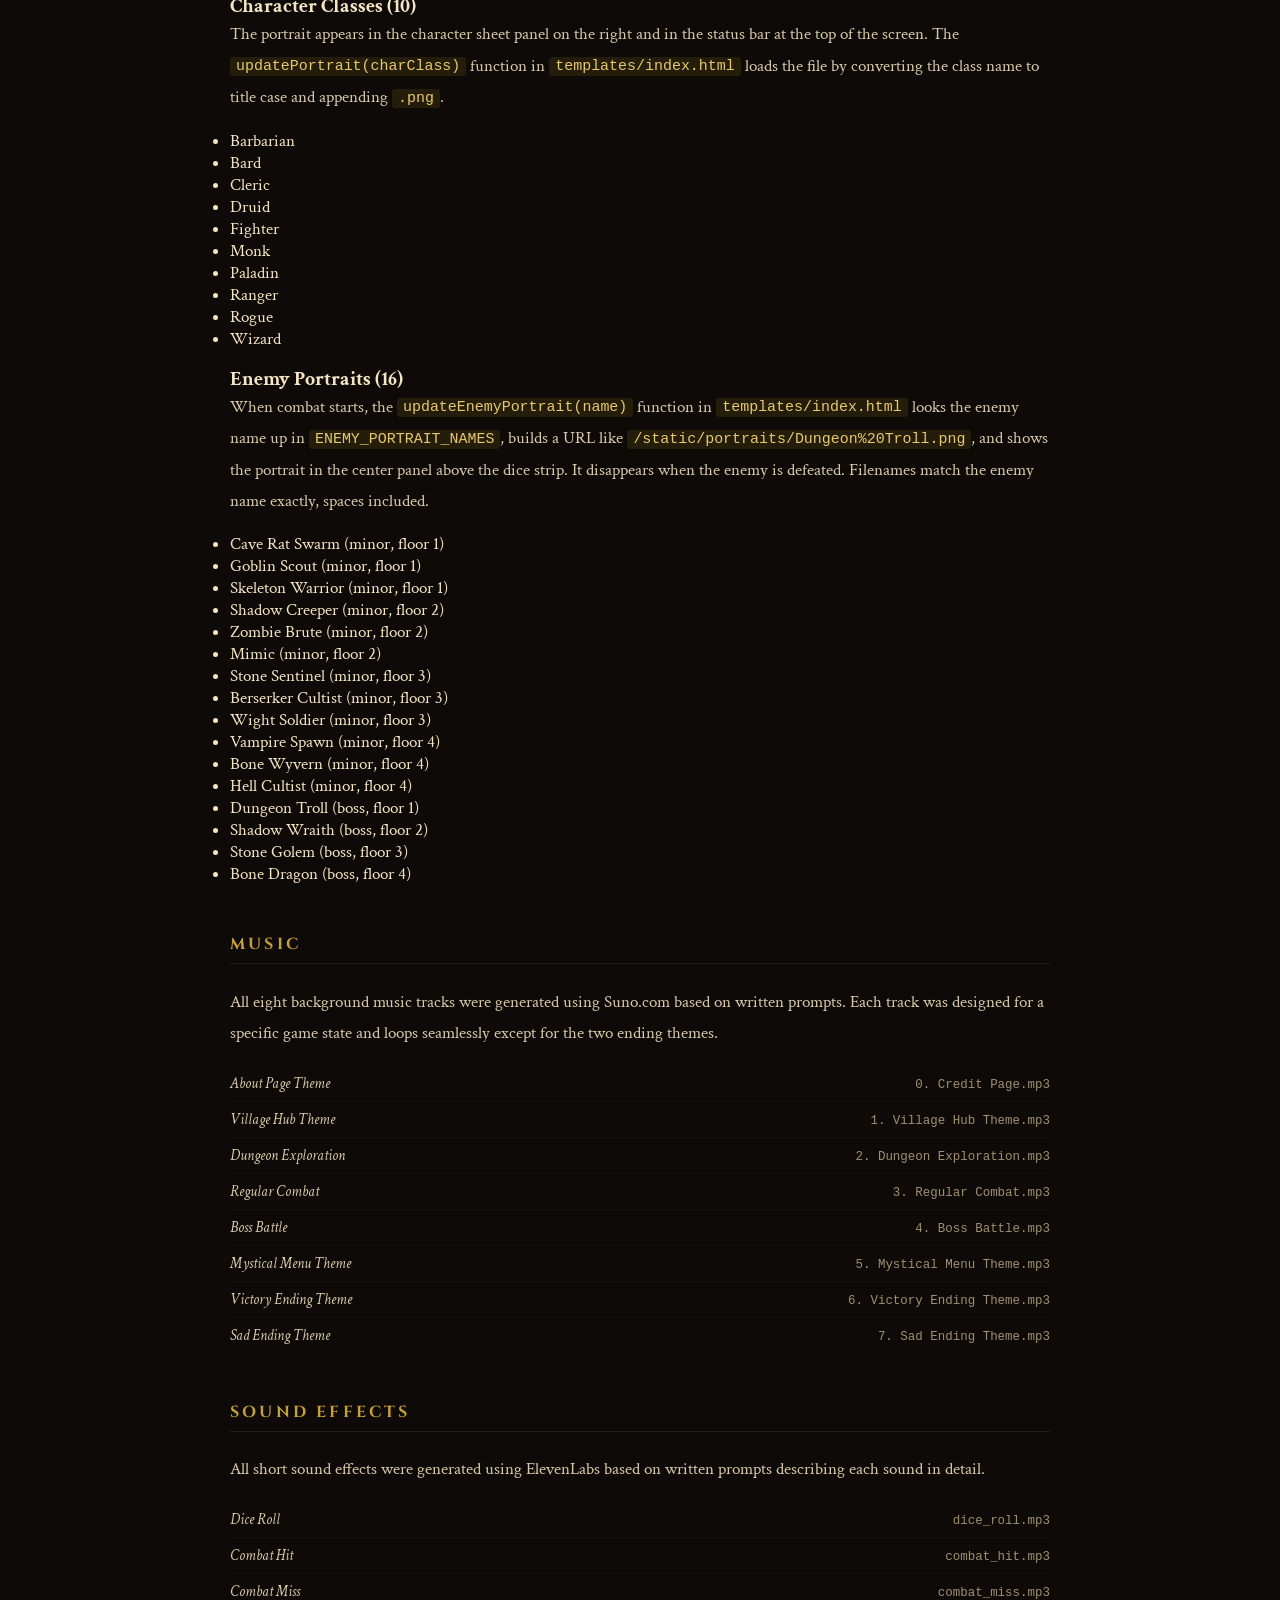
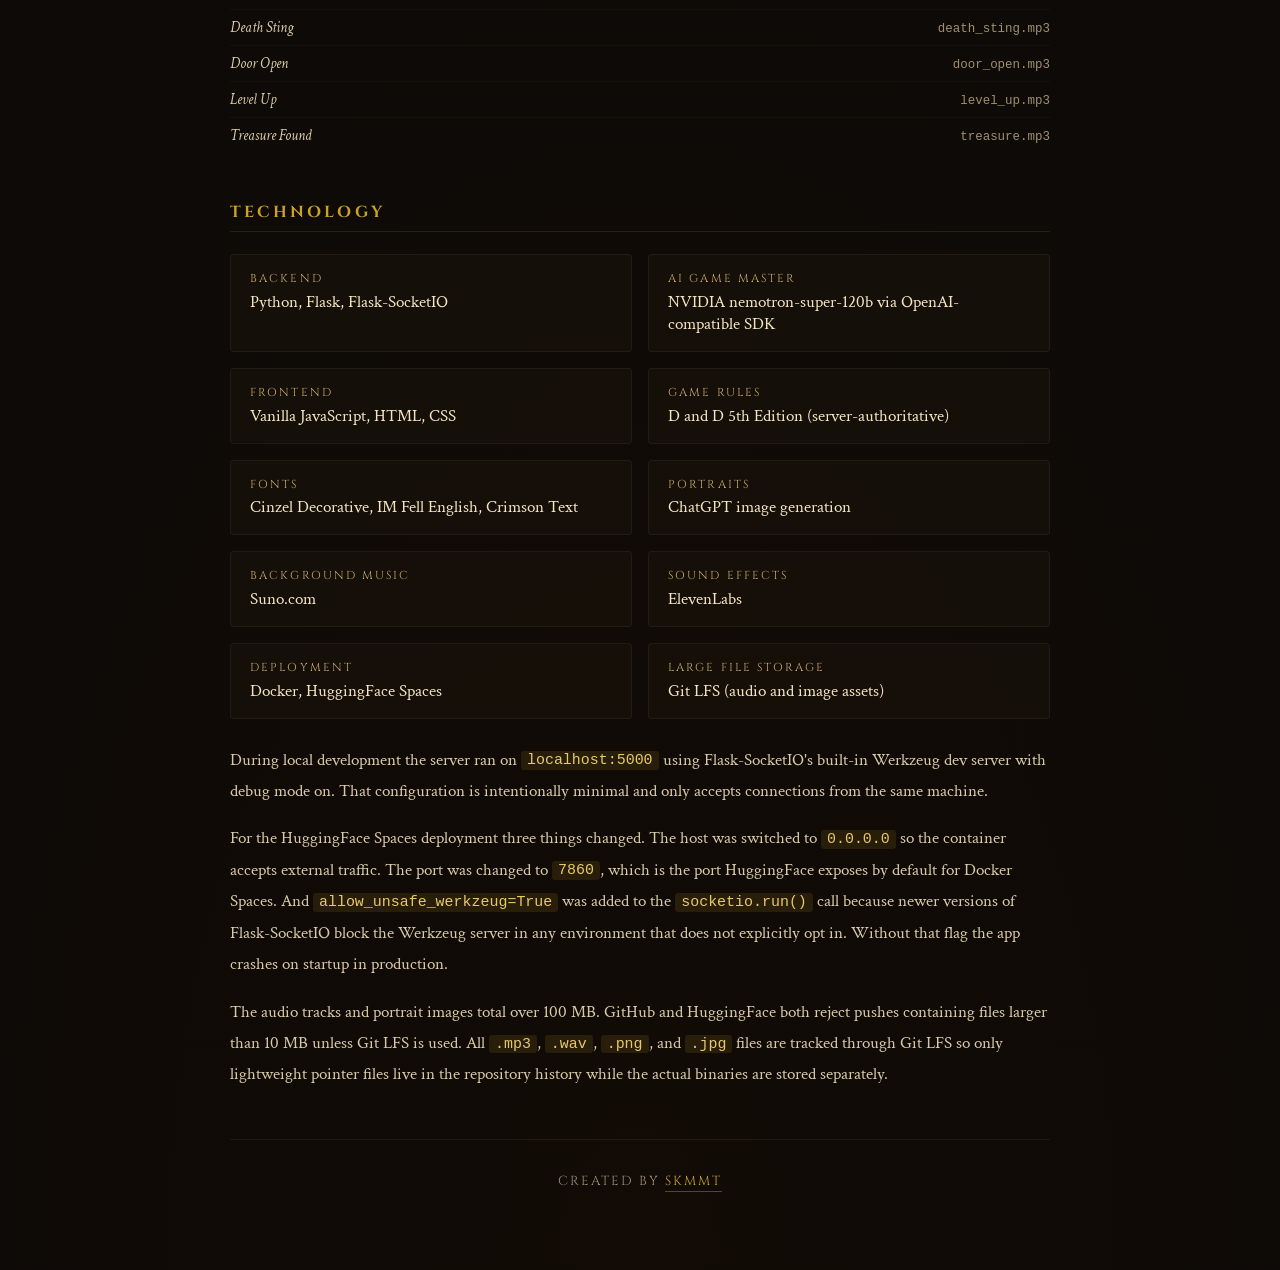
==== commit a151e98a: "Add About and Credits navigation buttons across all pages" ====
--- a/templates/about.html
+++ b/templates/about.html
@@ -254,7 +254,10 @@
     <div class="site-sub">About This Game</div>
   </div>
 
-  <a href="/" class="back-link">Return to Game</a>
+  <div style="display:flex;gap:0.75rem;margin-bottom:2.5rem;flex-wrap:wrap;">
+    <a href="/" class="back-link" style="margin-bottom:0;">Return to Game</a>
+    <a href="/credits" class="back-link" style="margin-bottom:0;">Credits</a>
+  </div>
 
   <audio id="credits-audio" loop preload="auto"
          src="/static/sounds/0.%20Credit%20Page.mp3"></audio>
